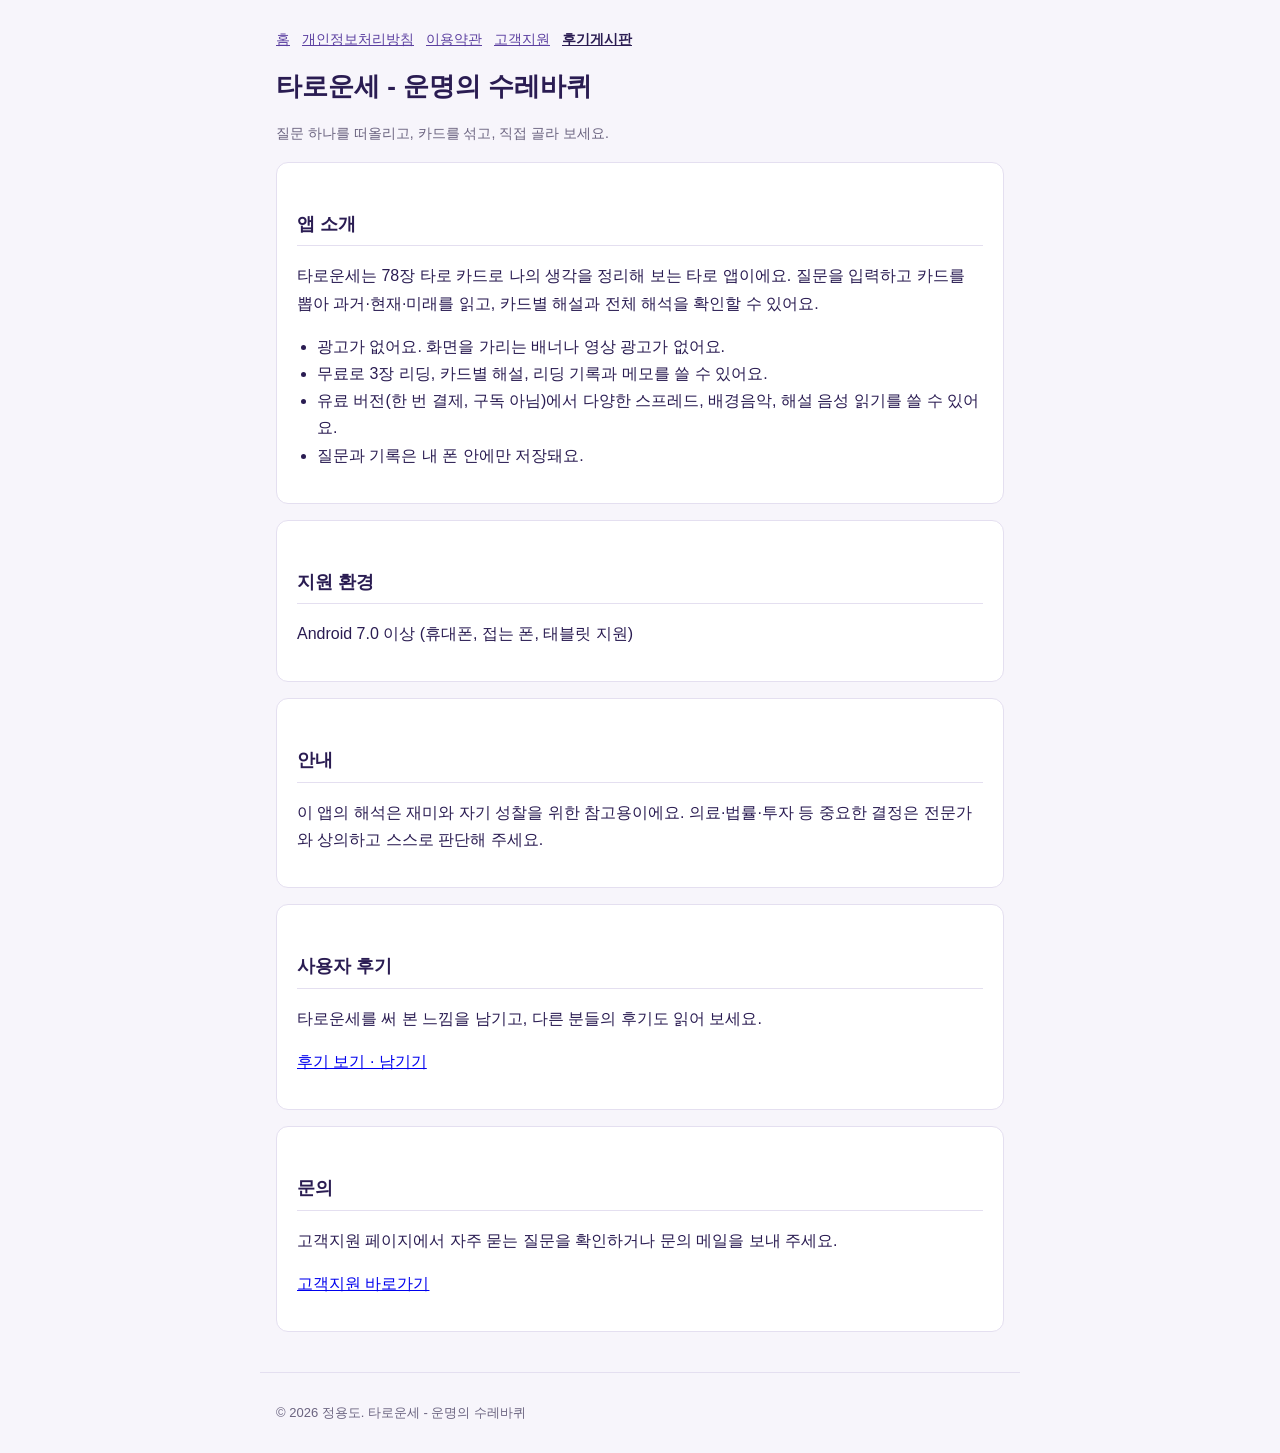
==== index.html @ 5857f30b "Rename review menu, move after support, white label" ====
<!doctype html>
<html lang="ko">
<head>
  <meta charset="utf-8">
  <meta name="viewport" content="width=device-width, initial-scale=1">
  <title>타로운세 - 운명의 수레바퀴</title>
  <meta name="description" content="광고 없는 타로 카드 리딩 앱, 타로운세 - 운명의 수레바퀴">
  <link rel="stylesheet" href="style.css">
</head>
<body>
  <header>
    <nav>
      <a href="index.html">홈</a>
      <a href="privacy.html">개인정보처리방침</a>
      <a href="terms.html">이용약관</a>
      <a href="support.html">고객지원</a>
      <a href="reviews.html" class="nav-reviews">후기게시판</a>
    </nav>
    <h1>타로운세 - 운명의 수레바퀴</h1>
    <p class="muted">질문 하나를 떠올리고, 카드를 섞고, 직접 골라 보세요.</p>
  </header>

  <main>
    <section class="card">
      <h2>앱 소개</h2>
      <p>타로운세는 78장 타로 카드로 나의 생각을 정리해 보는 타로 앱이에요. 질문을 입력하고 카드를 뽑아 과거·현재·미래를 읽고, 카드별 해설과 전체 해석을 확인할 수 있어요.</p>
      <ul>
        <li>광고가 없어요. 화면을 가리는 배너나 영상 광고가 없어요.</li>
        <li>무료로 3장 리딩, 카드별 해설, 리딩 기록과 메모를 쓸 수 있어요.</li>
        <li>유료 버전(한 번 결제, 구독 아님)에서 다양한 스프레드, 배경음악, 해설 음성 읽기를 쓸 수 있어요.</li>
        <li>질문과 기록은 내 폰 안에만 저장돼요.</li>
      </ul>
    </section>

    <section class="card">
      <h2>지원 환경</h2>
      <p>Android 7.0 이상 (휴대폰, 접는 폰, 태블릿 지원)</p>
    </section>

    <section class="card">
      <h2>안내</h2>
      <p>이 앱의 해석은 재미와 자기 성찰을 위한 참고용이에요. 의료·법률·투자 등 중요한 결정은 전문가와 상의하고 스스로 판단해 주세요.</p>
    </section>

    <section class="card">
      <h2>사용자 후기</h2>
      <p>타로운세를 써 본 느낌을 남기고, 다른 분들의 후기도 읽어 보세요.</p>
      <p><a href="reviews.html">후기 보기 · 남기기</a></p>
    </section>

    <section class="card">
      <h2>문의</h2>
      <p>고객지원 페이지에서 자주 묻는 질문을 확인하거나 문의 메일을 보내 주세요.</p>
      <p><a href="support.html">고객지원 바로가기</a></p>
    </section>
  </main>

  <footer>
    <p>© 2026 정용도. 타로운세 - 운명의 수레바퀴</p>
  </footer>
</body>
</html>
---- style.css ----
:root {
  --bg: #f7f5fb;
  --card: #ffffff;
  --text: #2a1c52;
  --muted: #6b6480;
  --accent: #5b3fa0;
  --line: #e4dff0;
}

@media (prefers-color-scheme: dark) {
  :root:not([data-theme="light"]) {
    --bg: #17122b;
    --card: #221a3d;
    --text: #efeaff;
    --muted: #b3aac9;
    --accent: #b9a4ff;
    --line: #3a2f5c;
  }
}

:root[data-theme="dark"] {
  --bg: #17122b;
  --card: #221a3d;
  --text: #efeaff;
  --muted: #b3aac9;
  --accent: #b9a4ff;
  --line: #3a2f5c;
}

* {
  box-sizing: border-box;
}

body {
  margin: 0;
  background: var(--bg);
  color: var(--text);
  font-family: "Malgun Gothic", "Apple SD Gothic Neo", sans-serif;
  line-height: 1.7;
}

header,
main,
footer {
  max-width: 760px;
  margin: 0 auto;
  padding: 0 16px;
}

header {
  padding-top: 28px;
}

header nav {
  display: flex;
  flex-wrap: wrap;
  gap: 12px;
  font-size: 14px;
}

header nav a,
footer a {
  color: var(--accent);
}

/* 후기게시판 메뉴만 글자색을 다르게 해요. 어두운 화면에서는 흰색, 밝은 화면에서는 흰색이 안 보여서 본문 글자색을 써요. */
header nav a.nav-reviews {
  color: var(--text);
  font-weight: bold;
}

@media (prefers-color-scheme: dark) {
  :root:not([data-theme="light"]) header nav a.nav-reviews {
    color: #ffffff;
  }
}

:root[data-theme="dark"] header nav a.nav-reviews {
  color: #ffffff;
}

h1 {
  font-size: 26px;
  margin: 12px 0 4px;
}

h2 {
  font-size: 18px;
  margin-top: 28px;
  padding-bottom: 6px;
  border-bottom: 1px solid var(--line);
}

main {
  padding-bottom: 40px;
}

.card {
  background: var(--card);
  border: 1px solid var(--line);
  border-radius: 12px;
  padding: 18px 20px;
  margin-top: 16px;
}

.muted {
  color: var(--muted);
  font-size: 14px;
}

ul {
  padding-left: 20px;
}

/* 후기 게시판 */
.field {
  margin-top: 14px;
}

.field label {
  display: block;
  font-size: 14px;
  font-weight: bold;
  margin-bottom: 4px;
}

input[type="text"],
select,
textarea {
  width: 100%;
  padding: 10px 12px;
  border: 1px solid var(--line);
  border-radius: 8px;
  background: var(--bg);
  color: var(--text);
  font: inherit;
}

textarea {
  resize: vertical;
}

.count {
  margin: 4px 0 0;
  text-align: right;
}

.hp {
  position: absolute;
  left: -9999px;
  width: 1px;
  height: 1px;
  overflow: hidden;
}

button {
  margin-top: 6px;
  padding: 10px 20px;
  border: 0;
  border-radius: 8px;
  background: var(--accent);
  color: var(--card);
  font: inherit;
  font-weight: bold;
  cursor: pointer;
}

button:disabled {
  opacity: 0.6;
  cursor: default;
}

.status {
  min-height: 1.7em;
  margin: 8px 0 0;
  font-size: 14px;
}

.status.error {
  color: #c0392b;
}

.notice-card {
  border-color: var(--accent);
}

.notice-list {
  list-style: none;
  padding: 0;
  margin: 0;
}

.notice {
  padding: 12px 0;
  border-top: 1px solid var(--line);
}

.notice:first-child {
  border-top: 0;
}

.notice-badge {
  padding: 1px 8px;
  border-radius: 999px;
  background: var(--accent);
  color: var(--card);
  font-size: 12px;
  font-weight: bold;
}

.review-list {
  list-style: none;
  padding: 0;
  margin: 0;
}

.review {
  padding: 14px 0;
  border-top: 1px solid var(--line);
}

.review:first-child {
  border-top: 0;
}

.review-head {
  display: flex;
  flex-wrap: wrap;
  align-items: baseline;
  gap: 8px;
}

.review-stars {
  color: var(--accent);
  letter-spacing: 1px;
}

.review-text {
  margin: 6px 0 0;
  white-space: pre-wrap;
  overflow-wrap: anywhere;
}

footer {
  border-top: 1px solid var(--line);
  padding: 16px;
  font-size: 13px;
  color: var(--muted);
}
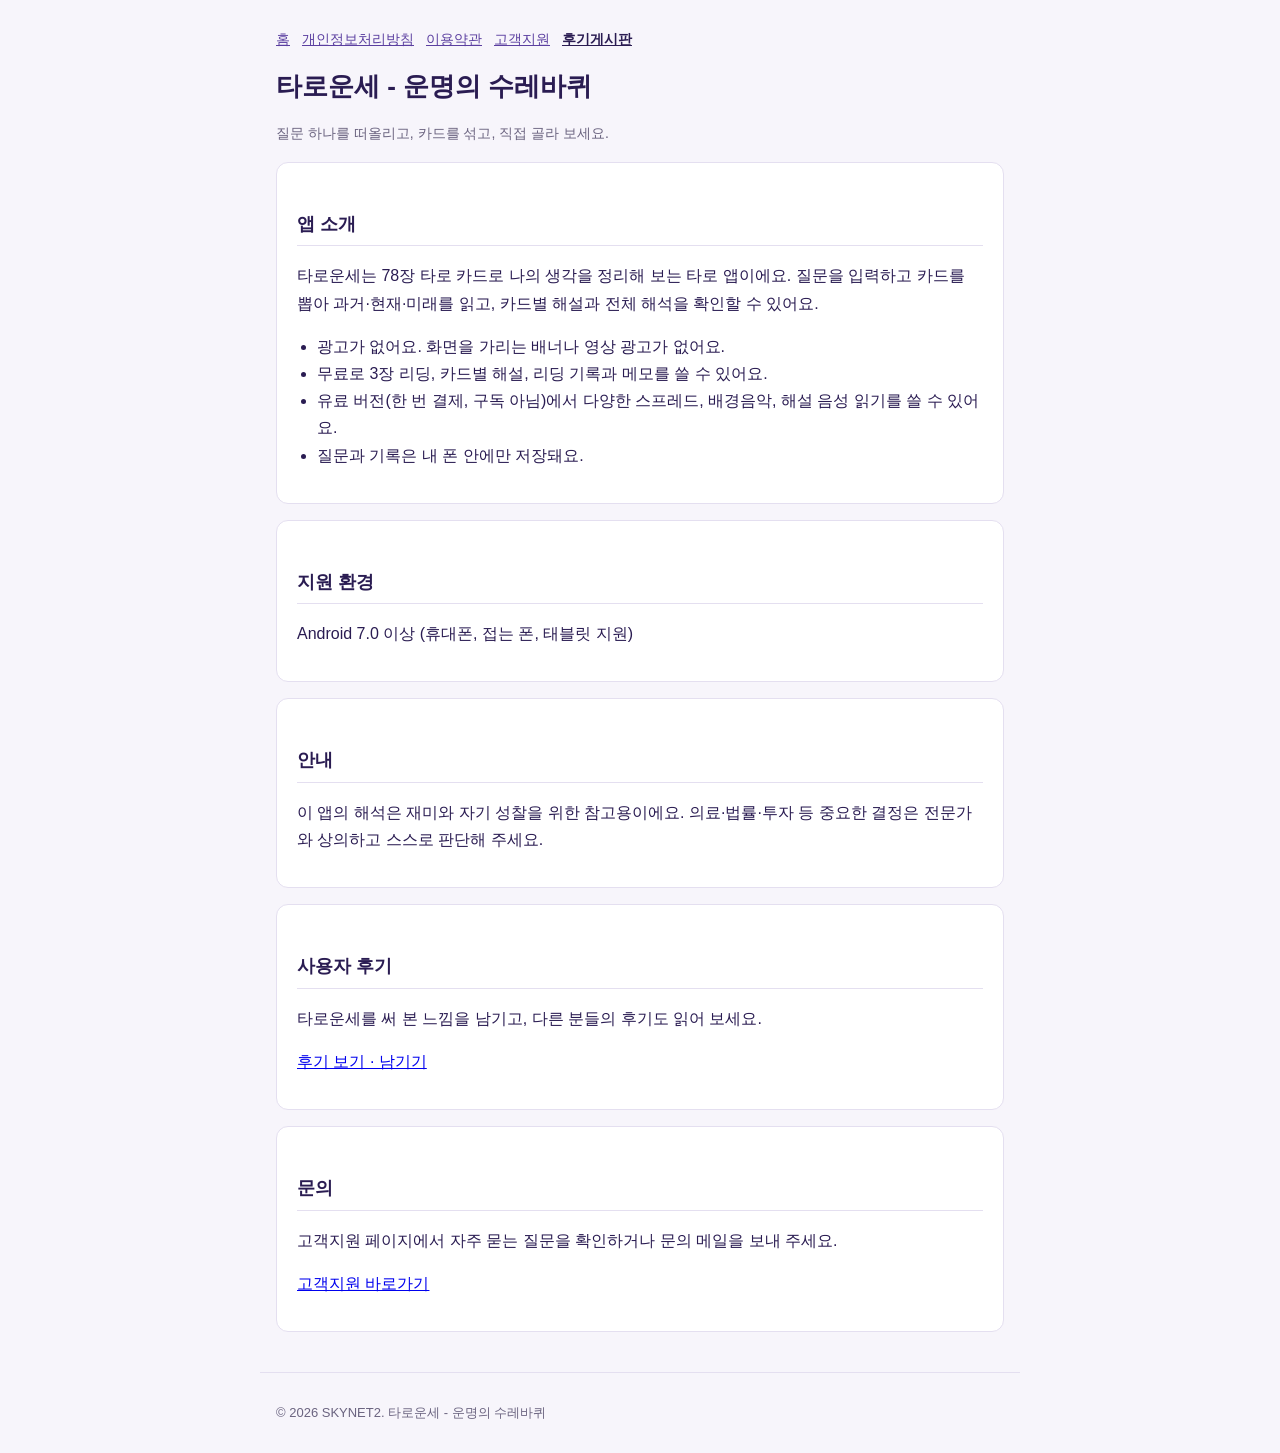
==== commit 5280f06a: "Use developer name SKYNET2 on all pages" ====
--- a/index.html
+++ b/index.html
@@ -56,7 +56,7 @@
   </main>
 
   <footer>
-    <p>© 2026 정용도. 타로운세 - 운명의 수레바퀴</p>
+    <p>© 2026 SKYNET2. 타로운세 - 운명의 수레바퀴</p>
   </footer>
 </body>
 </html>
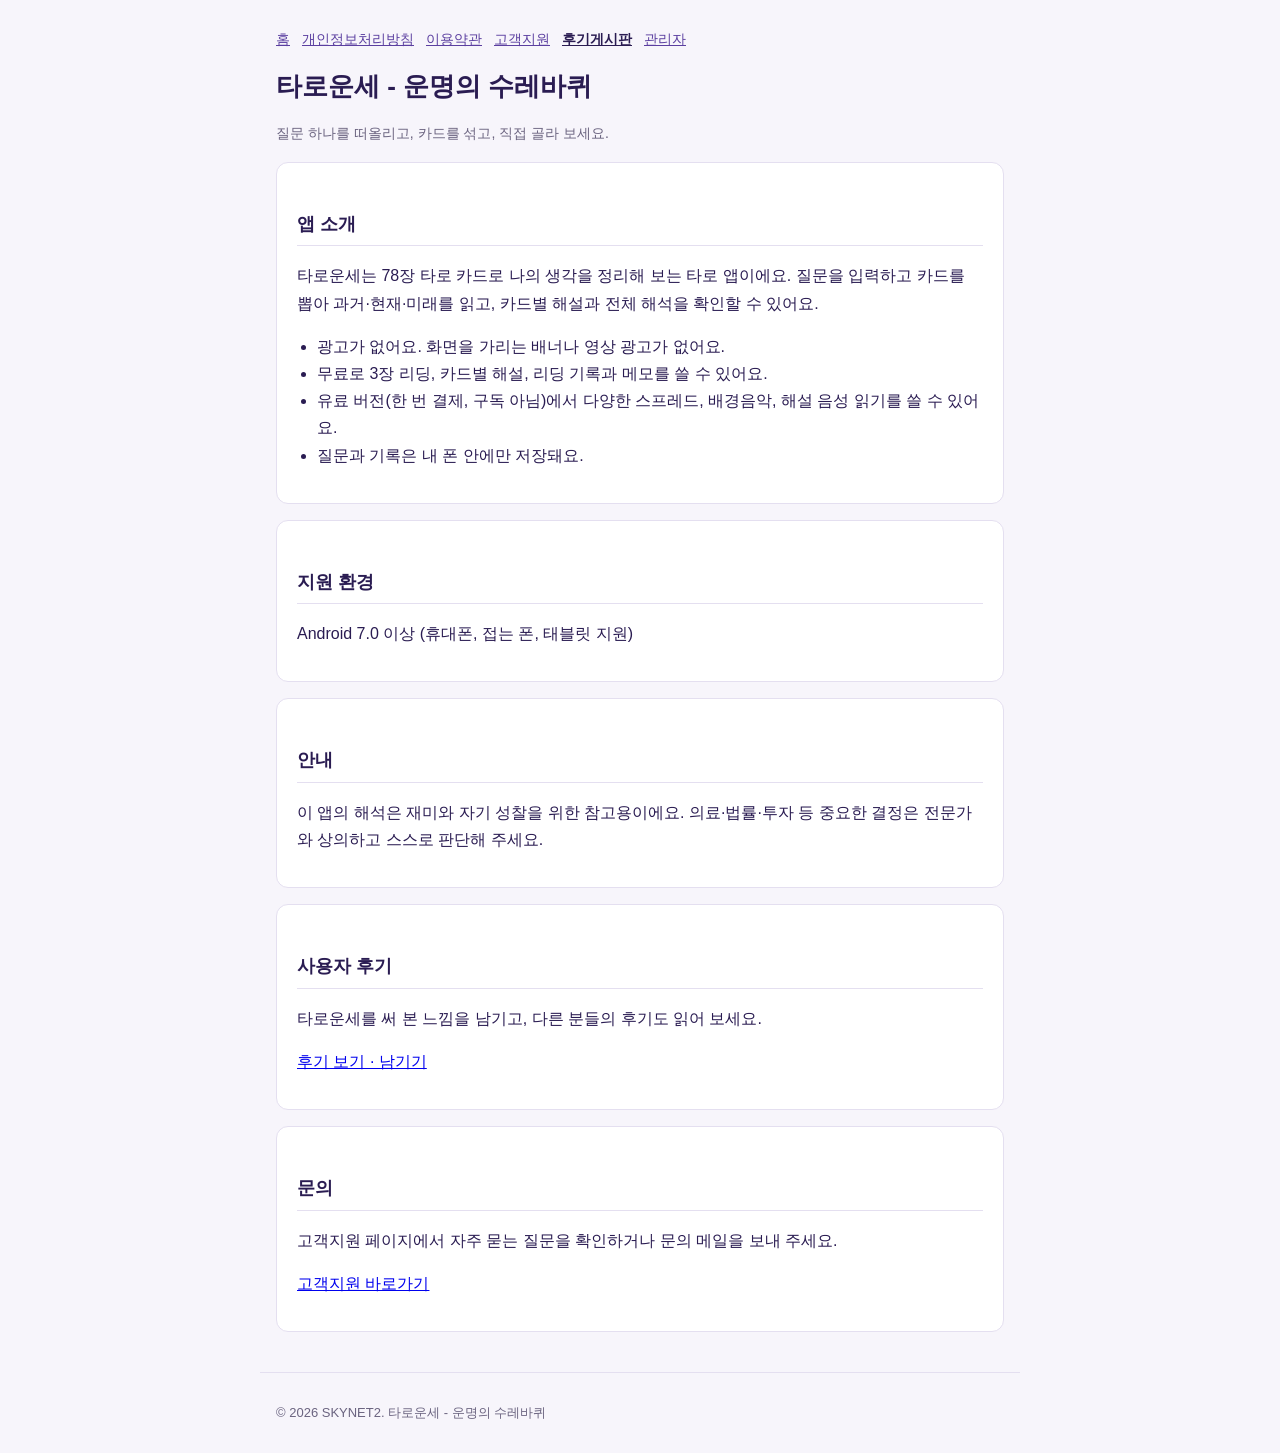
==== commit 52abdf3b: "Add admin link to menu" ====
--- a/index.html
+++ b/index.html
@@ -15,6 +15,7 @@
       <a href="terms.html">이용약관</a>
       <a href="support.html">고객지원</a>
       <a href="reviews.html" class="nav-reviews">후기게시판</a>
+      <a href="admin.html">관리자</a>
     </nav>
     <h1>타로운세 - 운명의 수레바퀴</h1>
     <p class="muted">질문 하나를 떠올리고, 카드를 섞고, 직접 골라 보세요.</p>
--- a/style.css
+++ b/style.css
@@ -170,6 +170,54 @@
   cursor: default;
 }
 
+/* 후기 관리 페이지의 단추들 */
+.button-plain {
+  background: transparent;
+  color: var(--accent);
+  border: 1px solid var(--accent);
+}
+
+.button-danger {
+  background: transparent;
+  color: #c0392b;
+  border: 1px solid #c0392b;
+}
+
+.admin-actions {
+  display: flex;
+  flex-wrap: wrap;
+  gap: 8px;
+  margin-top: 8px;
+}
+
+.admin-actions button {
+  margin-top: 0;
+  padding: 6px 14px;
+  font-size: 14px;
+}
+
+.field label.check {
+  display: flex;
+  align-items: center;
+  gap: 8px;
+  font-weight: normal;
+}
+
+.notice-badge-off {
+  background: var(--muted);
+}
+
+.notice-admin-list {
+  margin-top: 20px;
+  border-top: 1px solid var(--line);
+}
+
+/* 관리 목록에서는 긴 공지를 몇 줄만 보여 줘요. */
+.notice-preview {
+  max-height: 6.8em;
+  overflow: hidden;
+}
+
 .status {
   min-height: 1.7em;
   margin: 8px 0 0;
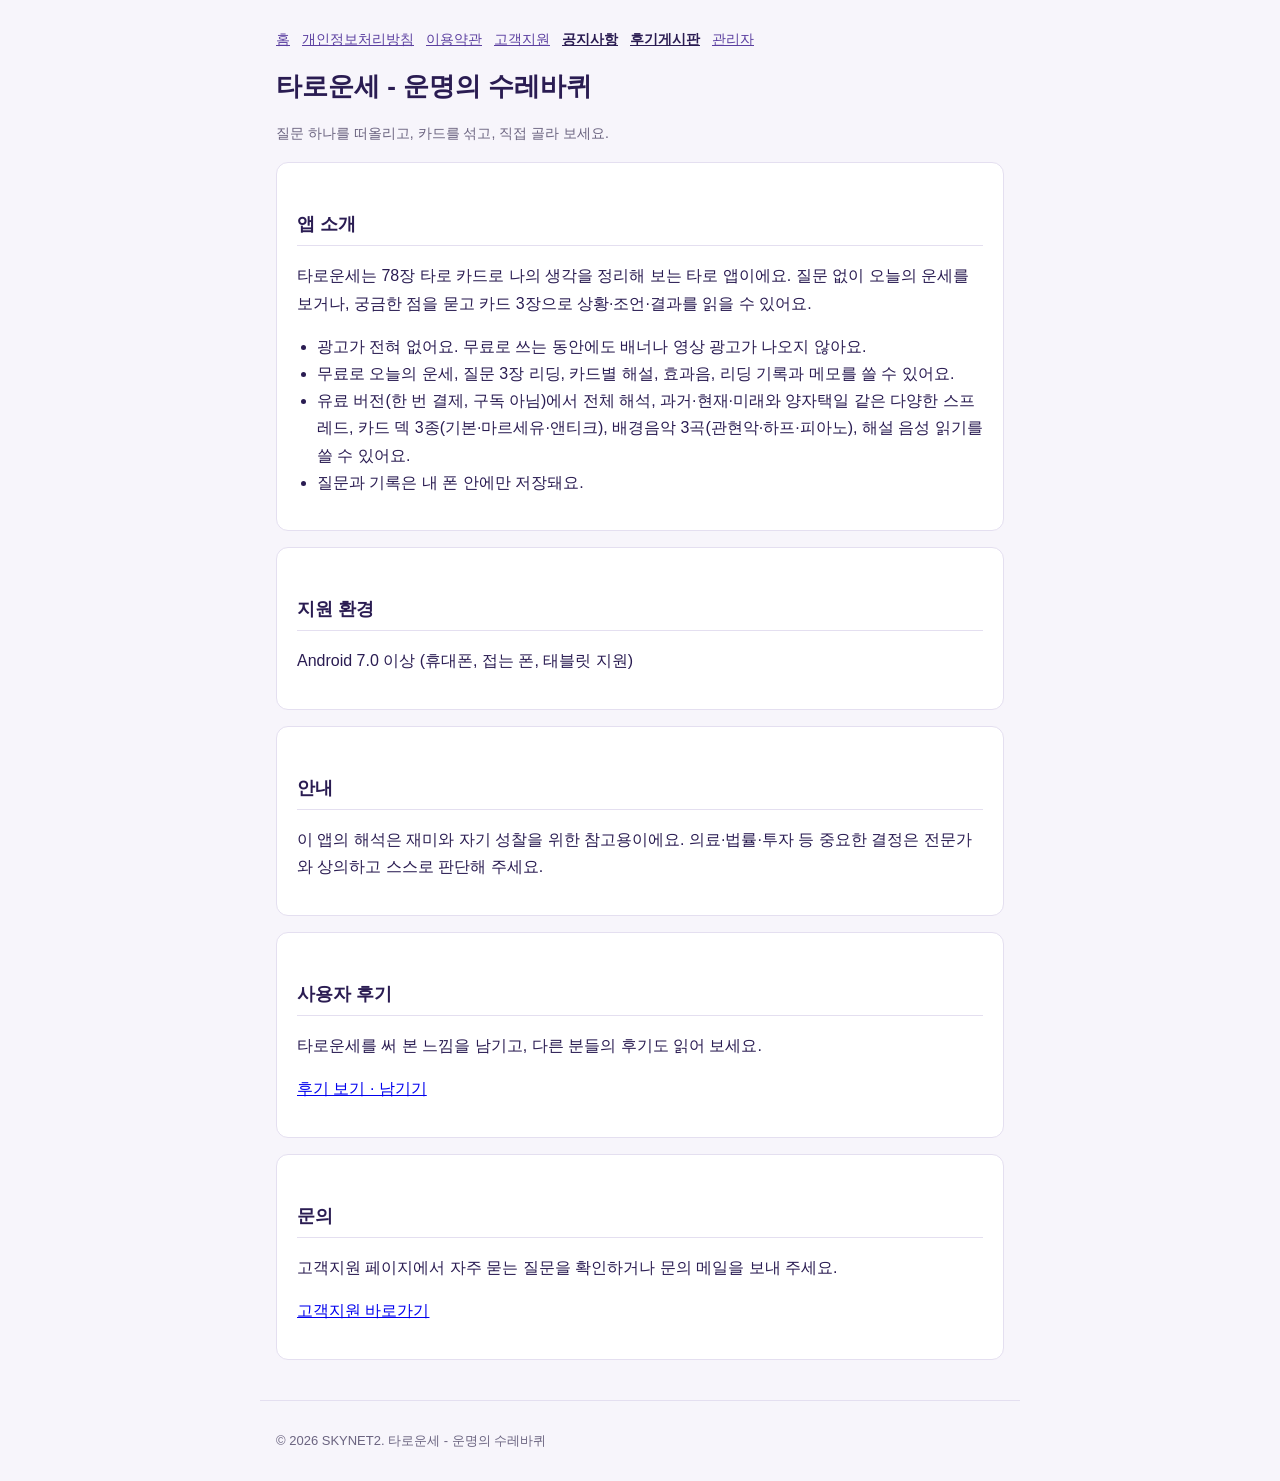
==== commit 7854ebfa: "공지사항을 별도 페이지와 메뉴로 분리" ====
--- a/index.html
+++ b/index.html
@@ -14,6 +14,7 @@
       <a href="privacy.html">개인정보처리방침</a>
       <a href="terms.html">이용약관</a>
       <a href="support.html">고객지원</a>
+      <a href="notices.html" class="nav-reviews">공지사항</a>
       <a href="reviews.html" class="nav-reviews">후기게시판</a>
       <a href="admin.html">관리자</a>
     </nav>
@@ -24,11 +25,11 @@
   <main>
     <section class="card">
       <h2>앱 소개</h2>
-      <p>타로운세는 78장 타로 카드로 나의 생각을 정리해 보는 타로 앱이에요. 질문을 입력하고 카드를 뽑아 과거·현재·미래를 읽고, 카드별 해설과 전체 해석을 확인할 수 있어요.</p>
+      <p>타로운세는 78장 타로 카드로 나의 생각을 정리해 보는 타로 앱이에요. 질문 없이 오늘의 운세를 보거나, 궁금한 점을 묻고 카드 3장으로 상황·조언·결과를 읽을 수 있어요.</p>
       <ul>
-        <li>광고가 없어요. 화면을 가리는 배너나 영상 광고가 없어요.</li>
-        <li>무료로 3장 리딩, 카드별 해설, 리딩 기록과 메모를 쓸 수 있어요.</li>
-        <li>유료 버전(한 번 결제, 구독 아님)에서 다양한 스프레드, 배경음악, 해설 음성 읽기를 쓸 수 있어요.</li>
+        <li>광고가 전혀 없어요. 무료로 쓰는 동안에도 배너나 영상 광고가 나오지 않아요.</li>
+        <li>무료로 오늘의 운세, 질문 3장 리딩, 카드별 해설, 효과음, 리딩 기록과 메모를 쓸 수 있어요.</li>
+        <li>유료 버전(한 번 결제, 구독 아님)에서 전체 해석, 과거·현재·미래와 양자택일 같은 다양한 스프레드, 카드 덱 3종(기본·마르세유·앤티크), 배경음악 3곡(관현악·하프·피아노), 해설 음성 읽기를 쓸 수 있어요.</li>
         <li>질문과 기록은 내 폰 안에만 저장돼요.</li>
       </ul>
     </section>
--- a/style.css
+++ b/style.css
@@ -295,3 +295,21 @@
   font-size: 13px;
   color: var(--muted);
 }
+
+/* 후기게시판 위의 최근 공지 한 줄 */
+.notice-line {
+  display: flex;
+  flex-wrap: wrap;
+  align-items: center;
+  gap: 8px;
+  border-color: var(--accent);
+}
+
+.notice-line[hidden] {
+  display: none;
+}
+
+.notice-line .notice-more {
+  margin-left: auto;
+  font-size: 14px;
+}
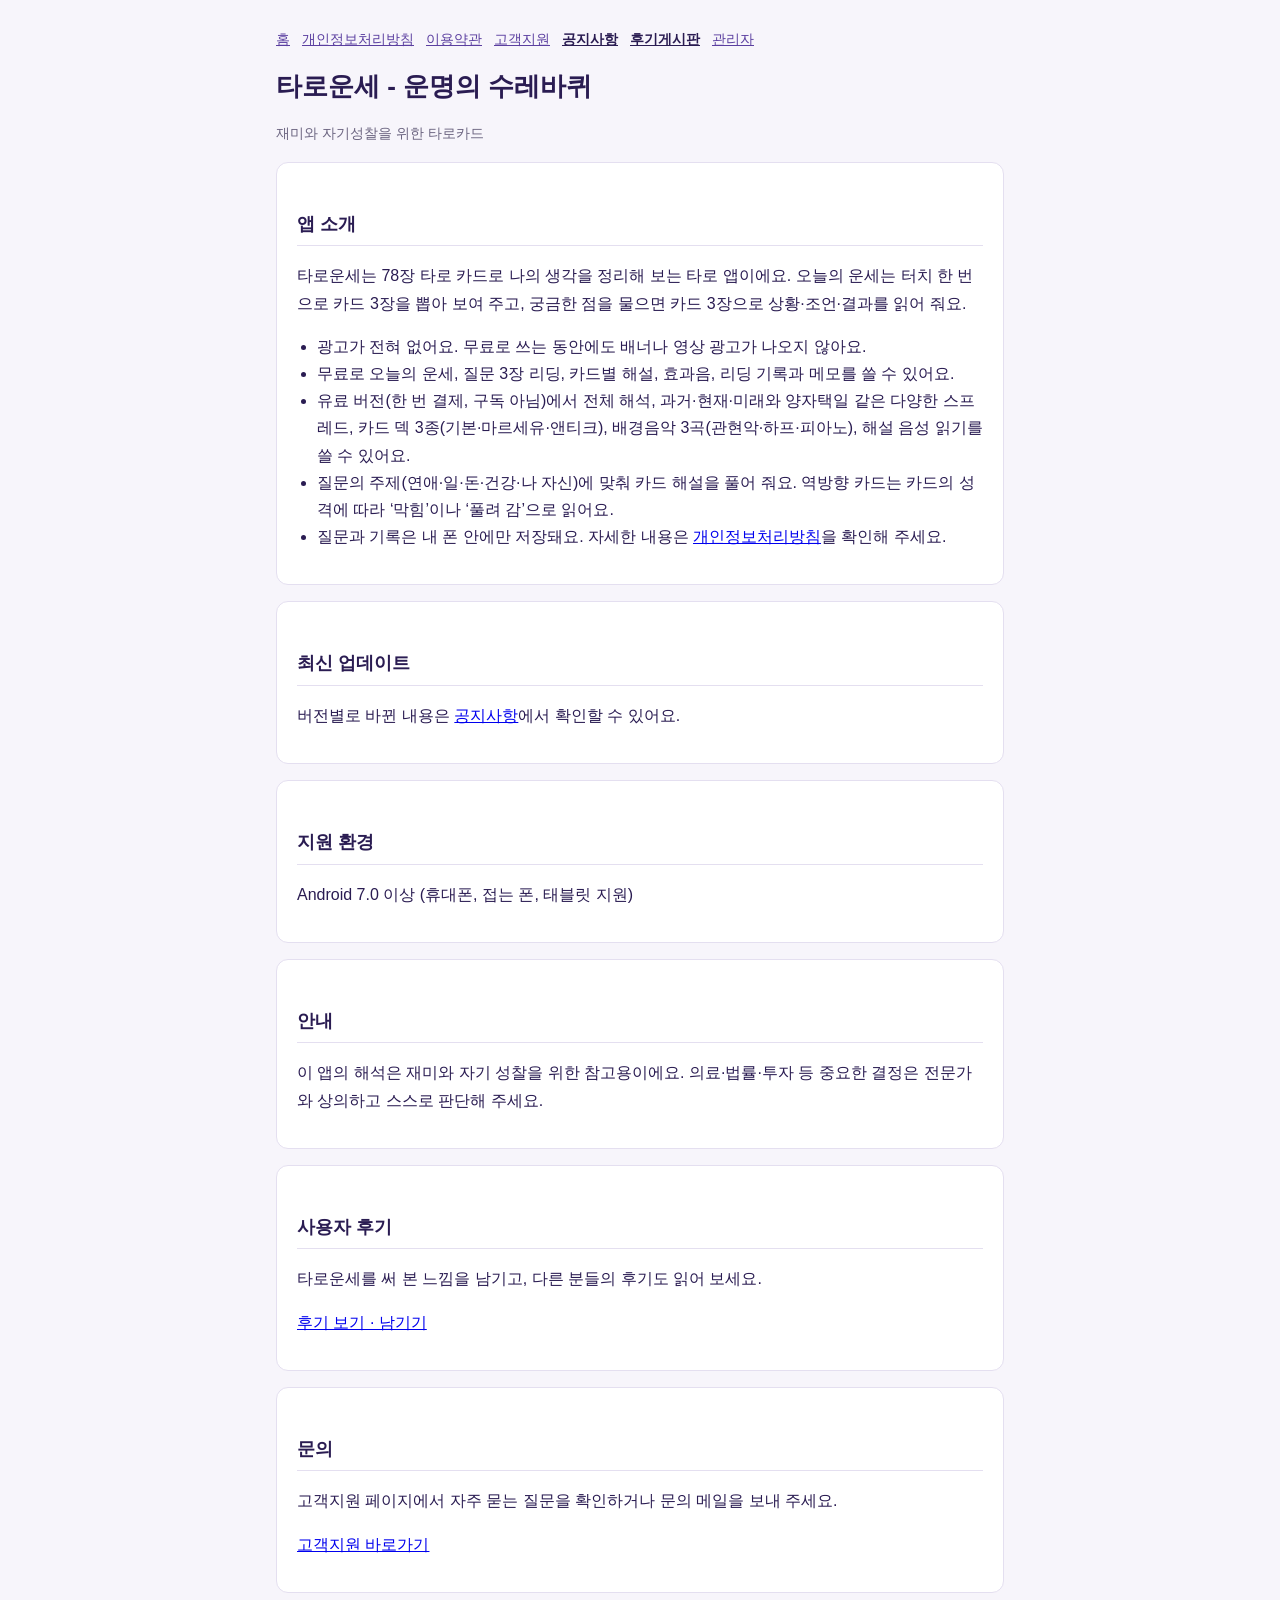
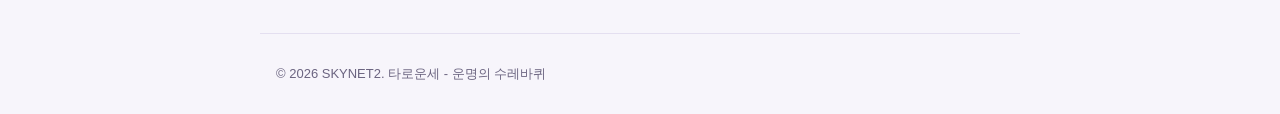
==== commit 0d984232: "홈페이지 소개와 개인정보처리방침을 1.1.5에 맞춰 갱신" ====
--- a/index.html
+++ b/index.html
@@ -19,19 +19,25 @@
       <a href="admin.html">관리자</a>
     </nav>
     <h1>타로운세 - 운명의 수레바퀴</h1>
-    <p class="muted">질문 하나를 떠올리고, 카드를 섞고, 직접 골라 보세요.</p>
+    <p class="muted">재미와 자기성찰을 위한 타로카드</p>
   </header>
 
   <main>
     <section class="card">
       <h2>앱 소개</h2>
-      <p>타로운세는 78장 타로 카드로 나의 생각을 정리해 보는 타로 앱이에요. 질문 없이 오늘의 운세를 보거나, 궁금한 점을 묻고 카드 3장으로 상황·조언·결과를 읽을 수 있어요.</p>
+      <p>타로운세는 78장 타로 카드로 나의 생각을 정리해 보는 타로 앱이에요. 오늘의 운세는 터치 한 번으로 카드 3장을 뽑아 보여 주고, 궁금한 점을 물으면 카드 3장으로 상황·조언·결과를 읽어 줘요.</p>
       <ul>
         <li>광고가 전혀 없어요. 무료로 쓰는 동안에도 배너나 영상 광고가 나오지 않아요.</li>
         <li>무료로 오늘의 운세, 질문 3장 리딩, 카드별 해설, 효과음, 리딩 기록과 메모를 쓸 수 있어요.</li>
         <li>유료 버전(한 번 결제, 구독 아님)에서 전체 해석, 과거·현재·미래와 양자택일 같은 다양한 스프레드, 카드 덱 3종(기본·마르세유·앤티크), 배경음악 3곡(관현악·하프·피아노), 해설 음성 읽기를 쓸 수 있어요.</li>
-        <li>질문과 기록은 내 폰 안에만 저장돼요.</li>
+        <li>질문의 주제(연애·일·돈·건강·나 자신)에 맞춰 카드 해설을 풀어 줘요. 역방향 카드는 카드의 성격에 따라 ‘막힘’이나 ‘풀려 감’으로 읽어요.</li>
+        <li>질문과 기록은 내 폰 안에만 저장돼요. 자세한 내용은 <a href="privacy.html">개인정보처리방침</a>을 확인해 주세요.</li>
       </ul>
+    </section>
+
+    <section class="card">
+      <h2>최신 업데이트</h2>
+      <p>버전별로 바뀐 내용은 <a href="notices.html">공지사항</a>에서 확인할 수 있어요.</p>
     </section>
 
     <section class="card">
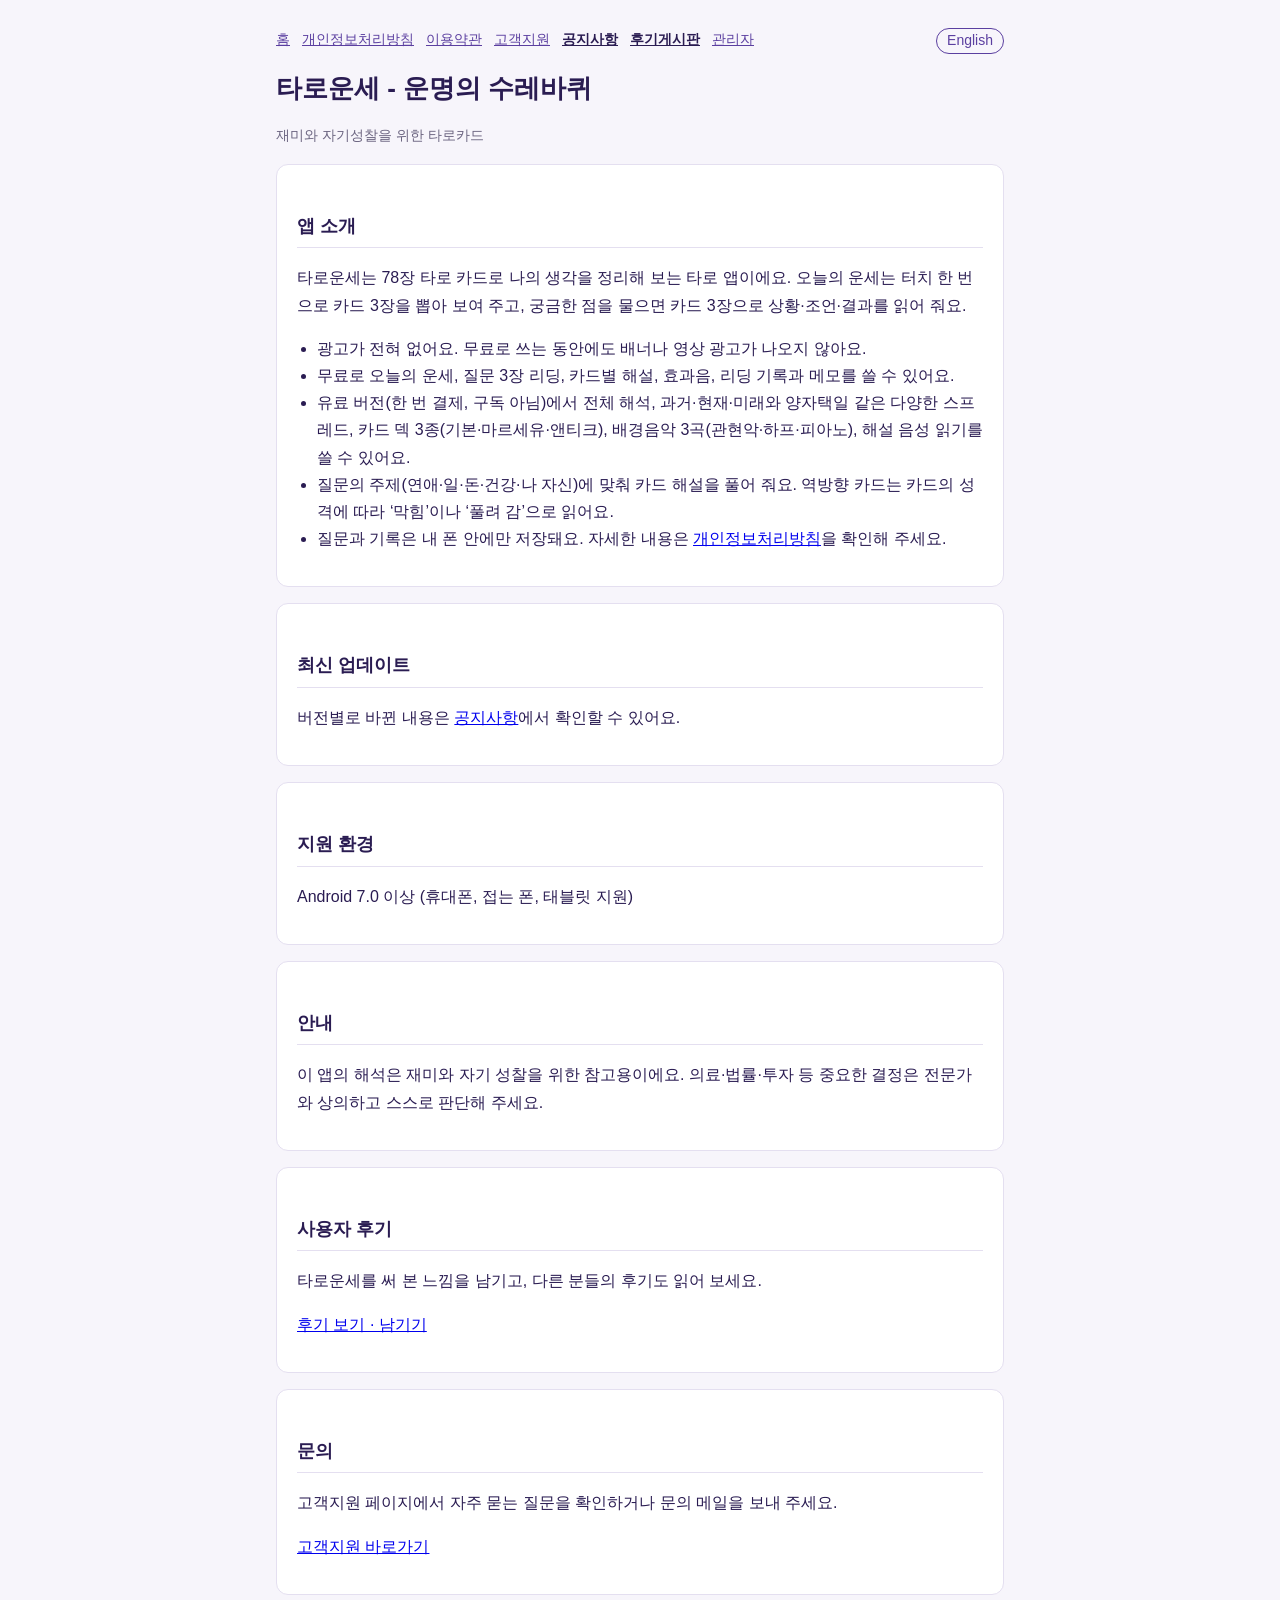
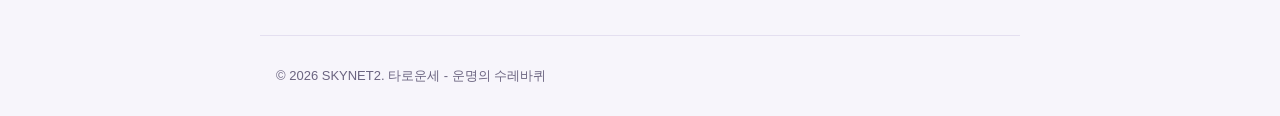
==== commit 40189f5f: "언어 전환 단추(English)와 영어 페이지 연결" ====
--- a/index.html
+++ b/index.html
@@ -1,70 +1,73 @@
-<!doctype html>
-<html lang="ko">
-<head>
-  <meta charset="utf-8">
-  <meta name="viewport" content="width=device-width, initial-scale=1">
-  <title>타로운세 - 운명의 수레바퀴</title>
-  <meta name="description" content="광고 없는 타로 카드 리딩 앱, 타로운세 - 운명의 수레바퀴">
-  <link rel="stylesheet" href="style.css">
-</head>
-<body>
-  <header>
-    <nav>
-      <a href="index.html">홈</a>
-      <a href="privacy.html">개인정보처리방침</a>
-      <a href="terms.html">이용약관</a>
-      <a href="support.html">고객지원</a>
-      <a href="notices.html" class="nav-reviews">공지사항</a>
-      <a href="reviews.html" class="nav-reviews">후기게시판</a>
-      <a href="admin.html">관리자</a>
-    </nav>
-    <h1>타로운세 - 운명의 수레바퀴</h1>
-    <p class="muted">재미와 자기성찰을 위한 타로카드</p>
-  </header>
-
-  <main>
-    <section class="card">
-      <h2>앱 소개</h2>
-      <p>타로운세는 78장 타로 카드로 나의 생각을 정리해 보는 타로 앱이에요. 오늘의 운세는 터치 한 번으로 카드 3장을 뽑아 보여 주고, 궁금한 점을 물으면 카드 3장으로 상황·조언·결과를 읽어 줘요.</p>
-      <ul>
-        <li>광고가 전혀 없어요. 무료로 쓰는 동안에도 배너나 영상 광고가 나오지 않아요.</li>
-        <li>무료로 오늘의 운세, 질문 3장 리딩, 카드별 해설, 효과음, 리딩 기록과 메모를 쓸 수 있어요.</li>
-        <li>유료 버전(한 번 결제, 구독 아님)에서 전체 해석, 과거·현재·미래와 양자택일 같은 다양한 스프레드, 카드 덱 3종(기본·마르세유·앤티크), 배경음악 3곡(관현악·하프·피아노), 해설 음성 읽기를 쓸 수 있어요.</li>
-        <li>질문의 주제(연애·일·돈·건강·나 자신)에 맞춰 카드 해설을 풀어 줘요. 역방향 카드는 카드의 성격에 따라 ‘막힘’이나 ‘풀려 감’으로 읽어요.</li>
-        <li>질문과 기록은 내 폰 안에만 저장돼요. 자세한 내용은 <a href="privacy.html">개인정보처리방침</a>을 확인해 주세요.</li>
-      </ul>
-    </section>
-
-    <section class="card">
-      <h2>최신 업데이트</h2>
-      <p>버전별로 바뀐 내용은 <a href="notices.html">공지사항</a>에서 확인할 수 있어요.</p>
-    </section>
-
-    <section class="card">
-      <h2>지원 환경</h2>
-      <p>Android 7.0 이상 (휴대폰, 접는 폰, 태블릿 지원)</p>
-    </section>
-
-    <section class="card">
-      <h2>안내</h2>
-      <p>이 앱의 해석은 재미와 자기 성찰을 위한 참고용이에요. 의료·법률·투자 등 중요한 결정은 전문가와 상의하고 스스로 판단해 주세요.</p>
-    </section>
-
-    <section class="card">
-      <h2>사용자 후기</h2>
-      <p>타로운세를 써 본 느낌을 남기고, 다른 분들의 후기도 읽어 보세요.</p>
-      <p><a href="reviews.html">후기 보기 · 남기기</a></p>
-    </section>
-
-    <section class="card">
-      <h2>문의</h2>
-      <p>고객지원 페이지에서 자주 묻는 질문을 확인하거나 문의 메일을 보내 주세요.</p>
-      <p><a href="support.html">고객지원 바로가기</a></p>
-    </section>
-  </main>
-
-  <footer>
-    <p>© 2026 SKYNET2. 타로운세 - 운명의 수레바퀴</p>
-  </footer>
-</body>
-</html>
+<!doctype html>
+<html lang="ko">
+<head>
+  <meta charset="utf-8">
+  <meta name="viewport" content="width=device-width, initial-scale=1">
+  <title>타로운세 - 운명의 수레바퀴</title>
+  <meta name="description" content="광고 없는 타로 카드 리딩 앱, 타로운세 - 운명의 수레바퀴">
+  <link rel="alternate" hreflang="ko" href="https://skynet21478.github.io/tarot-website/index.html">
+  <link rel="alternate" hreflang="en" href="https://skynet21478.github.io/tarot-website/en/index.html">
+  <link rel="stylesheet" href="style.css">
+</head>
+<body>
+  <header>
+    <nav>
+      <a href="index.html">홈</a>
+      <a href="privacy.html">개인정보처리방침</a>
+      <a href="terms.html">이용약관</a>
+      <a href="support.html">고객지원</a>
+      <a href="notices.html" class="nav-reviews">공지사항</a>
+      <a href="reviews.html" class="nav-reviews">후기게시판</a>
+      <a href="admin.html">관리자</a>
+      <a href="en/index.html" class="lang-switch" lang="en" hreflang="en">English</a>
+    </nav>
+    <h1>타로운세 - 운명의 수레바퀴</h1>
+    <p class="muted">재미와 자기성찰을 위한 타로카드</p>
+  </header>
+
+  <main>
+    <section class="card">
+      <h2>앱 소개</h2>
+      <p>타로운세는 78장 타로 카드로 나의 생각을 정리해 보는 타로 앱이에요. 오늘의 운세는 터치 한 번으로 카드 3장을 뽑아 보여 주고, 궁금한 점을 물으면 카드 3장으로 상황·조언·결과를 읽어 줘요.</p>
+      <ul>
+        <li>광고가 전혀 없어요. 무료로 쓰는 동안에도 배너나 영상 광고가 나오지 않아요.</li>
+        <li>무료로 오늘의 운세, 질문 3장 리딩, 카드별 해설, 효과음, 리딩 기록과 메모를 쓸 수 있어요.</li>
+        <li>유료 버전(한 번 결제, 구독 아님)에서 전체 해석, 과거·현재·미래와 양자택일 같은 다양한 스프레드, 카드 덱 3종(기본·마르세유·앤티크), 배경음악 3곡(관현악·하프·피아노), 해설 음성 읽기를 쓸 수 있어요.</li>
+        <li>질문의 주제(연애·일·돈·건강·나 자신)에 맞춰 카드 해설을 풀어 줘요. 역방향 카드는 카드의 성격에 따라 ‘막힘’이나 ‘풀려 감’으로 읽어요.</li>
+        <li>질문과 기록은 내 폰 안에만 저장돼요. 자세한 내용은 <a href="privacy.html">개인정보처리방침</a>을 확인해 주세요.</li>
+      </ul>
+    </section>
+
+    <section class="card">
+      <h2>최신 업데이트</h2>
+      <p>버전별로 바뀐 내용은 <a href="notices.html">공지사항</a>에서 확인할 수 있어요.</p>
+    </section>
+
+    <section class="card">
+      <h2>지원 환경</h2>
+      <p>Android 7.0 이상 (휴대폰, 접는 폰, 태블릿 지원)</p>
+    </section>
+
+    <section class="card">
+      <h2>안내</h2>
+      <p>이 앱의 해석은 재미와 자기 성찰을 위한 참고용이에요. 의료·법률·투자 등 중요한 결정은 전문가와 상의하고 스스로 판단해 주세요.</p>
+    </section>
+
+    <section class="card">
+      <h2>사용자 후기</h2>
+      <p>타로운세를 써 본 느낌을 남기고, 다른 분들의 후기도 읽어 보세요.</p>
+      <p><a href="reviews.html">후기 보기 · 남기기</a></p>
+    </section>
+
+    <section class="card">
+      <h2>문의</h2>
+      <p>고객지원 페이지에서 자주 묻는 질문을 확인하거나 문의 메일을 보내 주세요.</p>
+      <p><a href="support.html">고객지원 바로가기</a></p>
+    </section>
+  </main>
+
+  <footer>
+    <p>© 2026 SKYNET2. 타로운세 - 운명의 수레바퀴</p>
+  </footer>
+</body>
+</html>
--- a/style.css
+++ b/style.css
@@ -1,315 +1,324 @@
-:root {
-  --bg: #f7f5fb;
-  --card: #ffffff;
-  --text: #2a1c52;
-  --muted: #6b6480;
-  --accent: #5b3fa0;
-  --line: #e4dff0;
-}
-
-@media (prefers-color-scheme: dark) {
-  :root:not([data-theme="light"]) {
-    --bg: #17122b;
-    --card: #221a3d;
-    --text: #efeaff;
-    --muted: #b3aac9;
-    --accent: #b9a4ff;
-    --line: #3a2f5c;
-  }
-}
-
-:root[data-theme="dark"] {
-  --bg: #17122b;
-  --card: #221a3d;
-  --text: #efeaff;
-  --muted: #b3aac9;
-  --accent: #b9a4ff;
-  --line: #3a2f5c;
-}
-
-* {
-  box-sizing: border-box;
-}
-
-body {
-  margin: 0;
-  background: var(--bg);
-  color: var(--text);
-  font-family: "Malgun Gothic", "Apple SD Gothic Neo", sans-serif;
-  line-height: 1.7;
-}
-
-header,
-main,
-footer {
-  max-width: 760px;
-  margin: 0 auto;
-  padding: 0 16px;
-}
-
-header {
-  padding-top: 28px;
-}
-
-header nav {
-  display: flex;
-  flex-wrap: wrap;
-  gap: 12px;
-  font-size: 14px;
-}
-
-header nav a,
-footer a {
-  color: var(--accent);
-}
-
-/* 후기게시판 메뉴만 글자색을 다르게 해요. 어두운 화면에서는 흰색, 밝은 화면에서는 흰색이 안 보여서 본문 글자색을 써요. */
-header nav a.nav-reviews {
-  color: var(--text);
-  font-weight: bold;
-}
-
-@media (prefers-color-scheme: dark) {
-  :root:not([data-theme="light"]) header nav a.nav-reviews {
-    color: #ffffff;
-  }
-}
-
-:root[data-theme="dark"] header nav a.nav-reviews {
-  color: #ffffff;
-}
-
-h1 {
-  font-size: 26px;
-  margin: 12px 0 4px;
-}
-
-h2 {
-  font-size: 18px;
-  margin-top: 28px;
-  padding-bottom: 6px;
-  border-bottom: 1px solid var(--line);
-}
-
-main {
-  padding-bottom: 40px;
-}
-
-.card {
-  background: var(--card);
-  border: 1px solid var(--line);
-  border-radius: 12px;
-  padding: 18px 20px;
-  margin-top: 16px;
-}
-
-.muted {
-  color: var(--muted);
-  font-size: 14px;
-}
-
-ul {
-  padding-left: 20px;
-}
-
-/* 후기 게시판 */
-.field {
-  margin-top: 14px;
-}
-
-.field label {
-  display: block;
-  font-size: 14px;
-  font-weight: bold;
-  margin-bottom: 4px;
-}
-
-input[type="text"],
-select,
-textarea {
-  width: 100%;
-  padding: 10px 12px;
-  border: 1px solid var(--line);
-  border-radius: 8px;
-  background: var(--bg);
-  color: var(--text);
-  font: inherit;
-}
-
-textarea {
-  resize: vertical;
-}
-
-.count {
-  margin: 4px 0 0;
-  text-align: right;
-}
-
-.hp {
-  position: absolute;
-  left: -9999px;
-  width: 1px;
-  height: 1px;
-  overflow: hidden;
-}
-
-button {
-  margin-top: 6px;
-  padding: 10px 20px;
-  border: 0;
-  border-radius: 8px;
-  background: var(--accent);
-  color: var(--card);
-  font: inherit;
-  font-weight: bold;
-  cursor: pointer;
-}
-
-button:disabled {
-  opacity: 0.6;
-  cursor: default;
-}
-
-/* 후기 관리 페이지의 단추들 */
-.button-plain {
-  background: transparent;
-  color: var(--accent);
-  border: 1px solid var(--accent);
-}
-
-.button-danger {
-  background: transparent;
-  color: #c0392b;
-  border: 1px solid #c0392b;
-}
-
-.admin-actions {
-  display: flex;
-  flex-wrap: wrap;
-  gap: 8px;
-  margin-top: 8px;
-}
-
-.admin-actions button {
-  margin-top: 0;
-  padding: 6px 14px;
-  font-size: 14px;
-}
-
-.field label.check {
-  display: flex;
-  align-items: center;
-  gap: 8px;
-  font-weight: normal;
-}
-
-.notice-badge-off {
-  background: var(--muted);
-}
-
-.notice-admin-list {
-  margin-top: 20px;
-  border-top: 1px solid var(--line);
-}
-
-/* 관리 목록에서는 긴 공지를 몇 줄만 보여 줘요. */
-.notice-preview {
-  max-height: 6.8em;
-  overflow: hidden;
-}
-
-.status {
-  min-height: 1.7em;
-  margin: 8px 0 0;
-  font-size: 14px;
-}
-
-.status.error {
-  color: #c0392b;
-}
-
-.notice-card {
-  border-color: var(--accent);
-}
-
-.notice-list {
-  list-style: none;
-  padding: 0;
-  margin: 0;
-}
-
-.notice {
-  padding: 12px 0;
-  border-top: 1px solid var(--line);
-}
-
-.notice:first-child {
-  border-top: 0;
-}
-
-.notice-badge {
-  padding: 1px 8px;
-  border-radius: 999px;
-  background: var(--accent);
-  color: var(--card);
-  font-size: 12px;
-  font-weight: bold;
-}
-
-.review-list {
-  list-style: none;
-  padding: 0;
-  margin: 0;
-}
-
-.review {
-  padding: 14px 0;
-  border-top: 1px solid var(--line);
-}
-
-.review:first-child {
-  border-top: 0;
-}
-
-.review-head {
-  display: flex;
-  flex-wrap: wrap;
-  align-items: baseline;
-  gap: 8px;
-}
-
-.review-stars {
-  color: var(--accent);
-  letter-spacing: 1px;
-}
-
-.review-text {
-  margin: 6px 0 0;
-  white-space: pre-wrap;
-  overflow-wrap: anywhere;
-}
-
-footer {
-  border-top: 1px solid var(--line);
-  padding: 16px;
-  font-size: 13px;
-  color: var(--muted);
-}
-
-/* 후기게시판 위의 최근 공지 한 줄 */
-.notice-line {
-  display: flex;
-  flex-wrap: wrap;
-  align-items: center;
-  gap: 8px;
-  border-color: var(--accent);
-}
-
-.notice-line[hidden] {
-  display: none;
-}
-
-.notice-line .notice-more {
-  margin-left: auto;
-  font-size: 14px;
-}
+:root {
+  --bg: #f7f5fb;
+  --card: #ffffff;
+  --text: #2a1c52;
+  --muted: #6b6480;
+  --accent: #5b3fa0;
+  --line: #e4dff0;
+}
+
+@media (prefers-color-scheme: dark) {
+  :root:not([data-theme="light"]) {
+    --bg: #17122b;
+    --card: #221a3d;
+    --text: #efeaff;
+    --muted: #b3aac9;
+    --accent: #b9a4ff;
+    --line: #3a2f5c;
+  }
+}
+
+:root[data-theme="dark"] {
+  --bg: #17122b;
+  --card: #221a3d;
+  --text: #efeaff;
+  --muted: #b3aac9;
+  --accent: #b9a4ff;
+  --line: #3a2f5c;
+}
+
+* {
+  box-sizing: border-box;
+}
+
+body {
+  margin: 0;
+  background: var(--bg);
+  color: var(--text);
+  font-family: "Malgun Gothic", "Apple SD Gothic Neo", sans-serif;
+  line-height: 1.7;
+}
+
+header,
+main,
+footer {
+  max-width: 760px;
+  margin: 0 auto;
+  padding: 0 16px;
+}
+
+header {
+  padding-top: 28px;
+}
+
+header nav {
+  display: flex;
+  flex-wrap: wrap;
+  gap: 12px;
+  font-size: 14px;
+}
+
+header nav a,
+footer a {
+  color: var(--accent);
+}
+
+/* 후기게시판 메뉴만 글자색을 다르게 해요. 어두운 화면에서는 흰색, 밝은 화면에서는 흰색이 안 보여서 본문 글자색을 써요. */
+header nav a.nav-reviews {
+  color: var(--text);
+  font-weight: bold;
+}
+
+@media (prefers-color-scheme: dark) {
+  :root:not([data-theme="light"]) header nav a.nav-reviews {
+    color: #ffffff;
+  }
+}
+
+:root[data-theme="dark"] header nav a.nav-reviews {
+  color: #ffffff;
+}
+
+h1 {
+  font-size: 26px;
+  margin: 12px 0 4px;
+}
+
+h2 {
+  font-size: 18px;
+  margin-top: 28px;
+  padding-bottom: 6px;
+  border-bottom: 1px solid var(--line);
+}
+
+main {
+  padding-bottom: 40px;
+}
+
+.card {
+  background: var(--card);
+  border: 1px solid var(--line);
+  border-radius: 12px;
+  padding: 18px 20px;
+  margin-top: 16px;
+}
+
+.muted {
+  color: var(--muted);
+  font-size: 14px;
+}
+
+ul {
+  padding-left: 20px;
+}
+
+/* 후기 게시판 */
+.field {
+  margin-top: 14px;
+}
+
+.field label {
+  display: block;
+  font-size: 14px;
+  font-weight: bold;
+  margin-bottom: 4px;
+}
+
+input[type="text"],
+select,
+textarea {
+  width: 100%;
+  padding: 10px 12px;
+  border: 1px solid var(--line);
+  border-radius: 8px;
+  background: var(--bg);
+  color: var(--text);
+  font: inherit;
+}
+
+textarea {
+  resize: vertical;
+}
+
+.count {
+  margin: 4px 0 0;
+  text-align: right;
+}
+
+.hp {
+  position: absolute;
+  left: -9999px;
+  width: 1px;
+  height: 1px;
+  overflow: hidden;
+}
+
+button {
+  margin-top: 6px;
+  padding: 10px 20px;
+  border: 0;
+  border-radius: 8px;
+  background: var(--accent);
+  color: var(--card);
+  font: inherit;
+  font-weight: bold;
+  cursor: pointer;
+}
+
+button:disabled {
+  opacity: 0.6;
+  cursor: default;
+}
+
+/* 후기 관리 페이지의 단추들 */
+.button-plain {
+  background: transparent;
+  color: var(--accent);
+  border: 1px solid var(--accent);
+}
+
+.button-danger {
+  background: transparent;
+  color: #c0392b;
+  border: 1px solid #c0392b;
+}
+
+.admin-actions {
+  display: flex;
+  flex-wrap: wrap;
+  gap: 8px;
+  margin-top: 8px;
+}
+
+.admin-actions button {
+  margin-top: 0;
+  padding: 6px 14px;
+  font-size: 14px;
+}
+
+.field label.check {
+  display: flex;
+  align-items: center;
+  gap: 8px;
+  font-weight: normal;
+}
+
+.notice-badge-off {
+  background: var(--muted);
+}
+
+.notice-admin-list {
+  margin-top: 20px;
+  border-top: 1px solid var(--line);
+}
+
+/* 관리 목록에서는 긴 공지를 몇 줄만 보여 줘요. */
+.notice-preview {
+  max-height: 6.8em;
+  overflow: hidden;
+}
+
+.status {
+  min-height: 1.7em;
+  margin: 8px 0 0;
+  font-size: 14px;
+}
+
+.status.error {
+  color: #c0392b;
+}
+
+.notice-card {
+  border-color: var(--accent);
+}
+
+.notice-list {
+  list-style: none;
+  padding: 0;
+  margin: 0;
+}
+
+.notice {
+  padding: 12px 0;
+  border-top: 1px solid var(--line);
+}
+
+.notice:first-child {
+  border-top: 0;
+}
+
+.notice-badge {
+  padding: 1px 8px;
+  border-radius: 999px;
+  background: var(--accent);
+  color: var(--card);
+  font-size: 12px;
+  font-weight: bold;
+}
+
+.review-list {
+  list-style: none;
+  padding: 0;
+  margin: 0;
+}
+
+.review {
+  padding: 14px 0;
+  border-top: 1px solid var(--line);
+}
+
+.review:first-child {
+  border-top: 0;
+}
+
+.review-head {
+  display: flex;
+  flex-wrap: wrap;
+  align-items: baseline;
+  gap: 8px;
+}
+
+.review-stars {
+  color: var(--accent);
+  letter-spacing: 1px;
+}
+
+.review-text {
+  margin: 6px 0 0;
+  white-space: pre-wrap;
+  overflow-wrap: anywhere;
+}
+
+footer {
+  border-top: 1px solid var(--line);
+  padding: 16px;
+  font-size: 13px;
+  color: var(--muted);
+}
+
+/* 후기게시판 위의 최근 공지 한 줄 */
+.notice-line {
+  display: flex;
+  flex-wrap: wrap;
+  align-items: center;
+  gap: 8px;
+  border-color: var(--accent);
+}
+
+.notice-line[hidden] {
+  display: none;
+}
+
+.notice-line .notice-more {
+  margin-left: auto;
+  font-size: 14px;
+}
+
+/* 언어 전환(English / 한국어): 메뉴 맨 오른쪽의 작은 단추 */
+header nav a.lang-switch {
+  margin-left: auto;
+  padding: 0 10px;
+  border: 1px solid var(--accent);
+  border-radius: 999px;
+  text-decoration: none;
+}
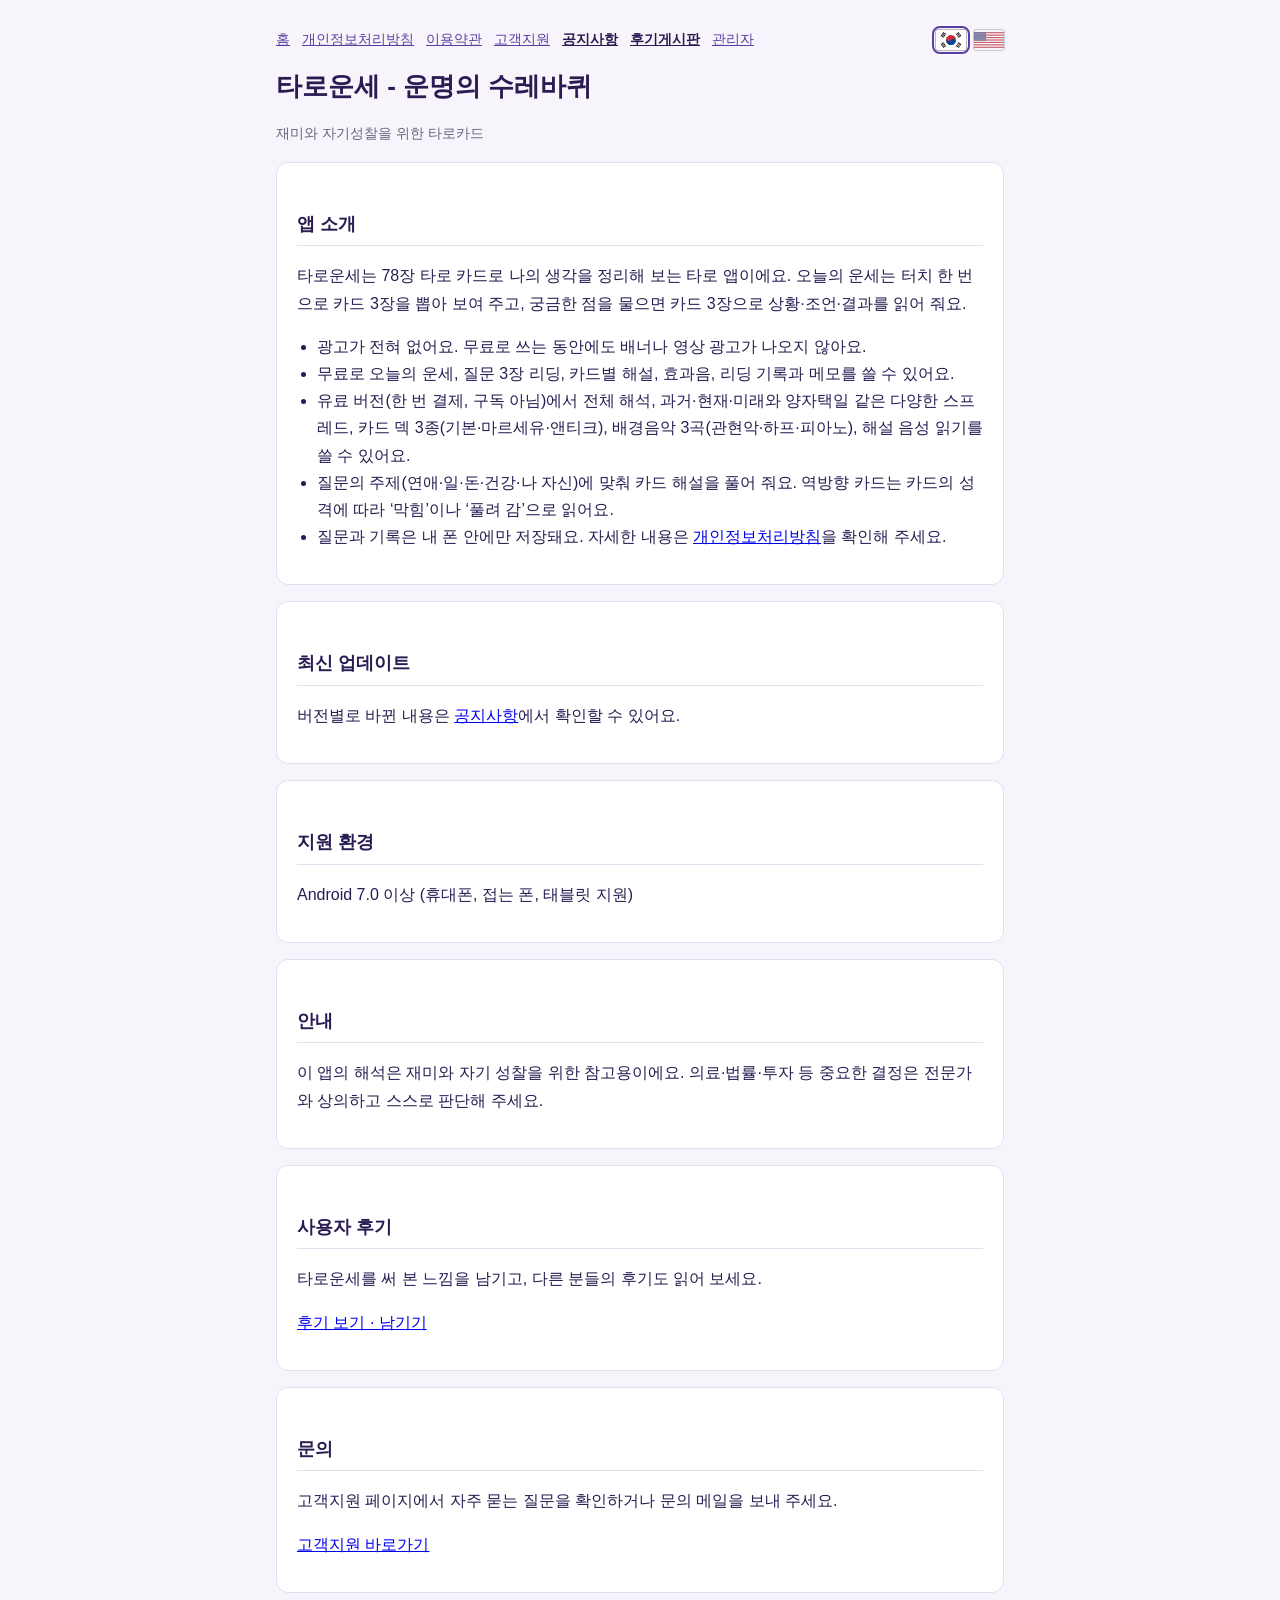
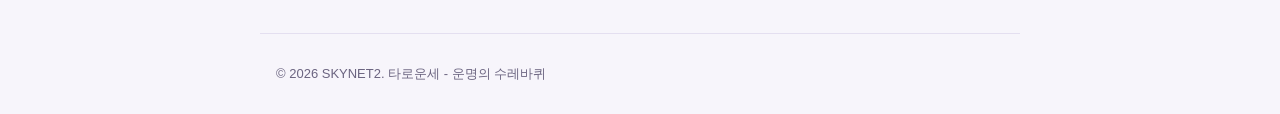
==== commit 06999f8d: "Add files via upload" ====
--- a/index.html
+++ b/index.html
@@ -19,7 +19,10 @@
       <a href="notices.html" class="nav-reviews">공지사항</a>
       <a href="reviews.html" class="nav-reviews">후기게시판</a>
       <a href="admin.html">관리자</a>
-      <a href="en/index.html" class="lang-switch" lang="en" hreflang="en">English</a>
+      <span class="lang-flags" role="group" aria-label="언어 선택 / Language">
+        <span class="flag current" title="한국어"><img src="flags/kr.svg" alt="한국어 (지금 보고 있는 언어)" width="30" height="20"></span>
+        <a href="en/index.html" class="flag" lang="en" hreflang="en" title="English"><img src="flags/us.svg" alt="English" width="30" height="20"></a>
+      </span>
     </nav>
     <h1>타로운세 - 운명의 수레바퀴</h1>
     <p class="muted">재미와 자기성찰을 위한 타로카드</p>
--- a/style.css
+++ b/style.css
@@ -314,11 +314,38 @@
   font-size: 14px;
 }
 
-/* 언어 전환(English / 한국어): 메뉴 맨 오른쪽의 작은 단추 */
-header nav a.lang-switch {
+/* 언어 선택: 메뉴 맨 오른쪽의 국기 두 개. 지금 언어의 국기에 테두리, 다른 국기를 누르면 그 언어 페이지로 가요. */
+header nav .lang-flags {
   margin-left: auto;
-  padding: 0 10px;
-  border: 1px solid var(--accent);
-  border-radius: 999px;
-  text-decoration: none;
-}
+  display: flex;
+  align-items: center;
+  gap: 8px;
+}
+
+header nav .flag {
+  display: block;
+  line-height: 0;
+  border-radius: 4px;
+}
+
+header nav .flag img {
+  width: 30px;
+  height: 20px;
+  display: block;
+  border-radius: 3px;
+  box-shadow: 0 0 0 1px rgba(0, 0, 0, 0.25);
+}
+
+header nav .flag.current {
+  outline: 2px solid var(--accent);
+  outline-offset: 2px;
+}
+
+header nav a.flag {
+  opacity: 0.7;
+}
+
+header nav a.flag:hover,
+header nav a.flag:focus-visible {
+  opacity: 1;
+}
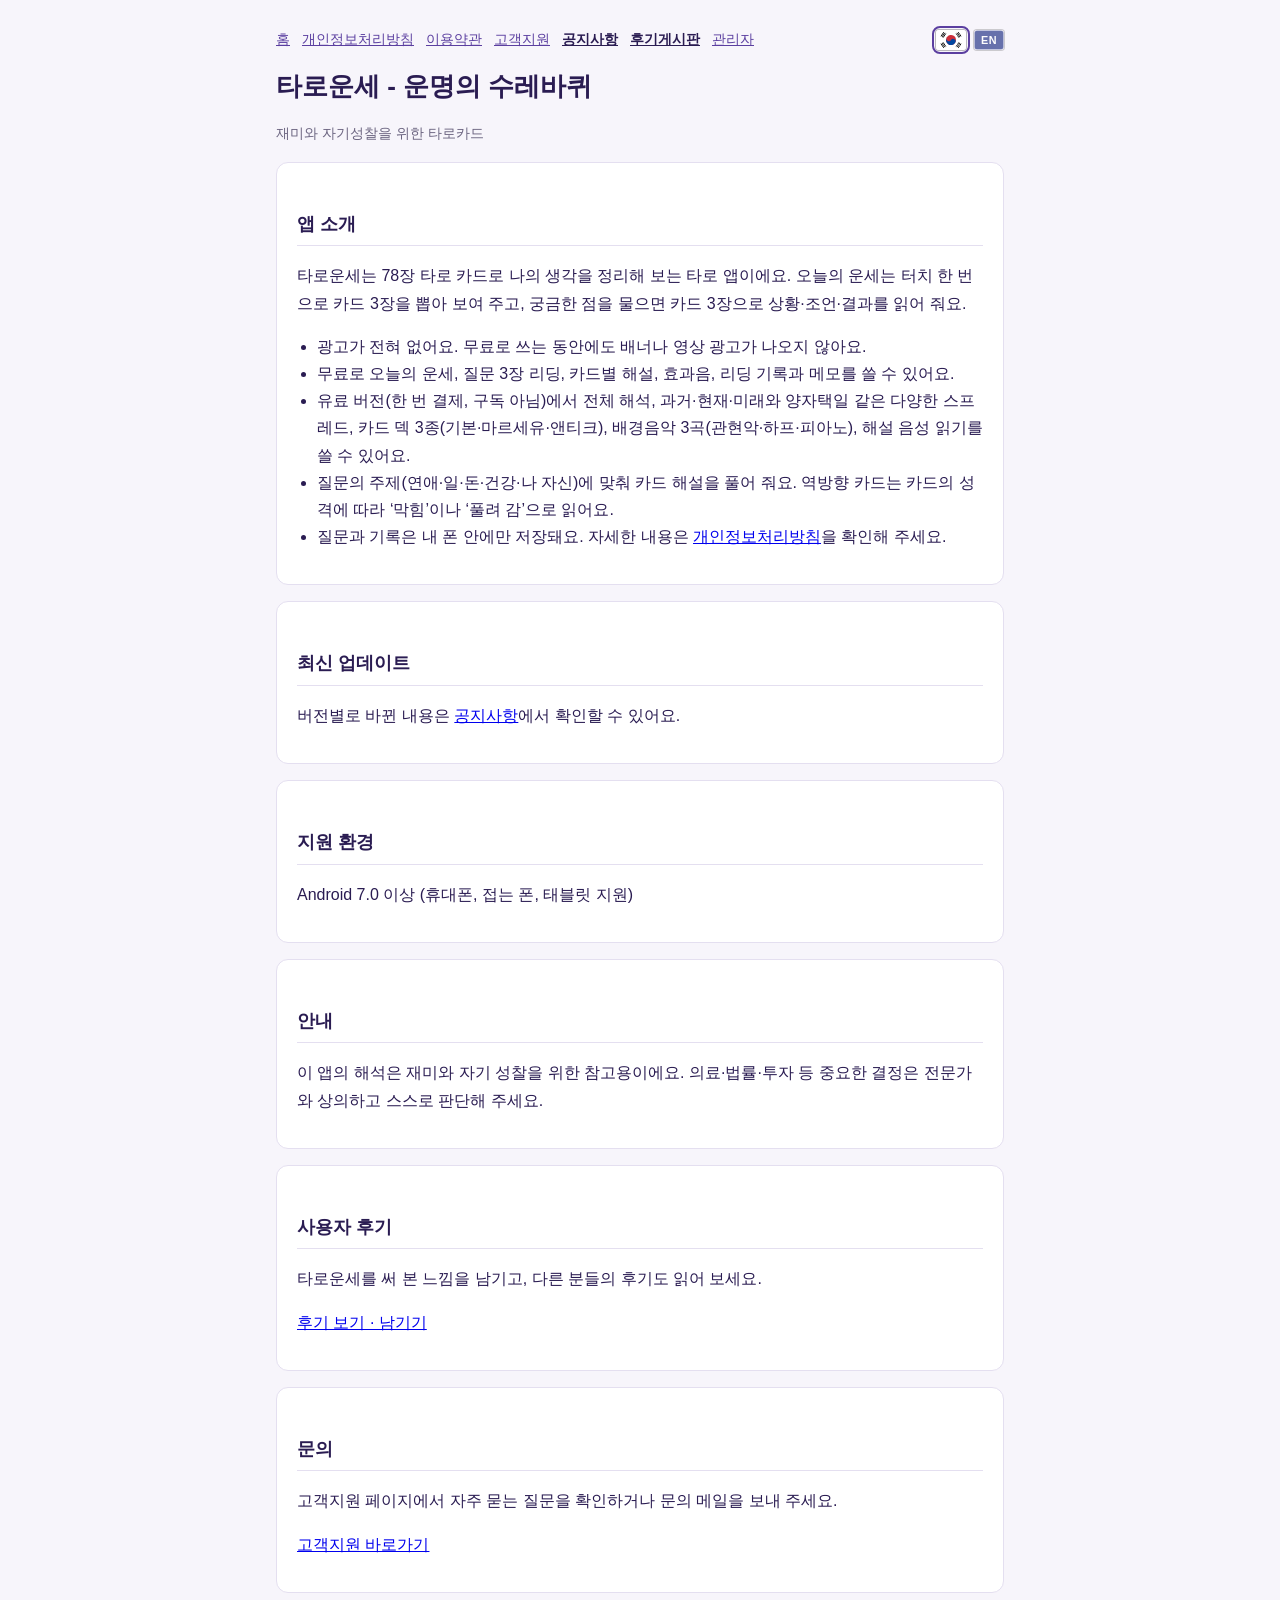
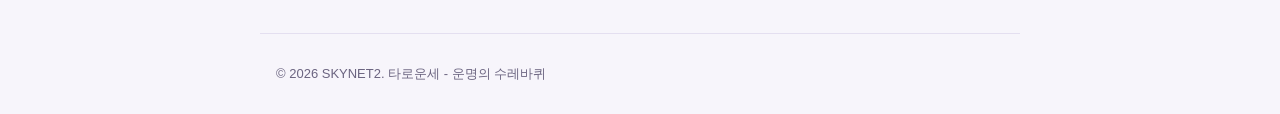
==== commit 45417c58: "Add files via upload" ====
--- a/index.html
+++ b/index.html
@@ -21,7 +21,7 @@
       <a href="admin.html">관리자</a>
       <span class="lang-flags" role="group" aria-label="언어 선택 / Language">
         <span class="flag current" title="한국어"><img src="flags/kr.svg" alt="한국어 (지금 보고 있는 언어)" width="30" height="20"></span>
-        <a href="en/index.html" class="flag" lang="en" hreflang="en" title="English"><img src="flags/us.svg" alt="English" width="30" height="20"></a>
+        <a href="en/index.html" class="flag" lang="en" hreflang="en" title="English"><img src="flags/en.svg" alt="English" width="30" height="20"></a>
       </span>
     </nav>
     <h1>타로운세 - 운명의 수레바퀴</h1>
